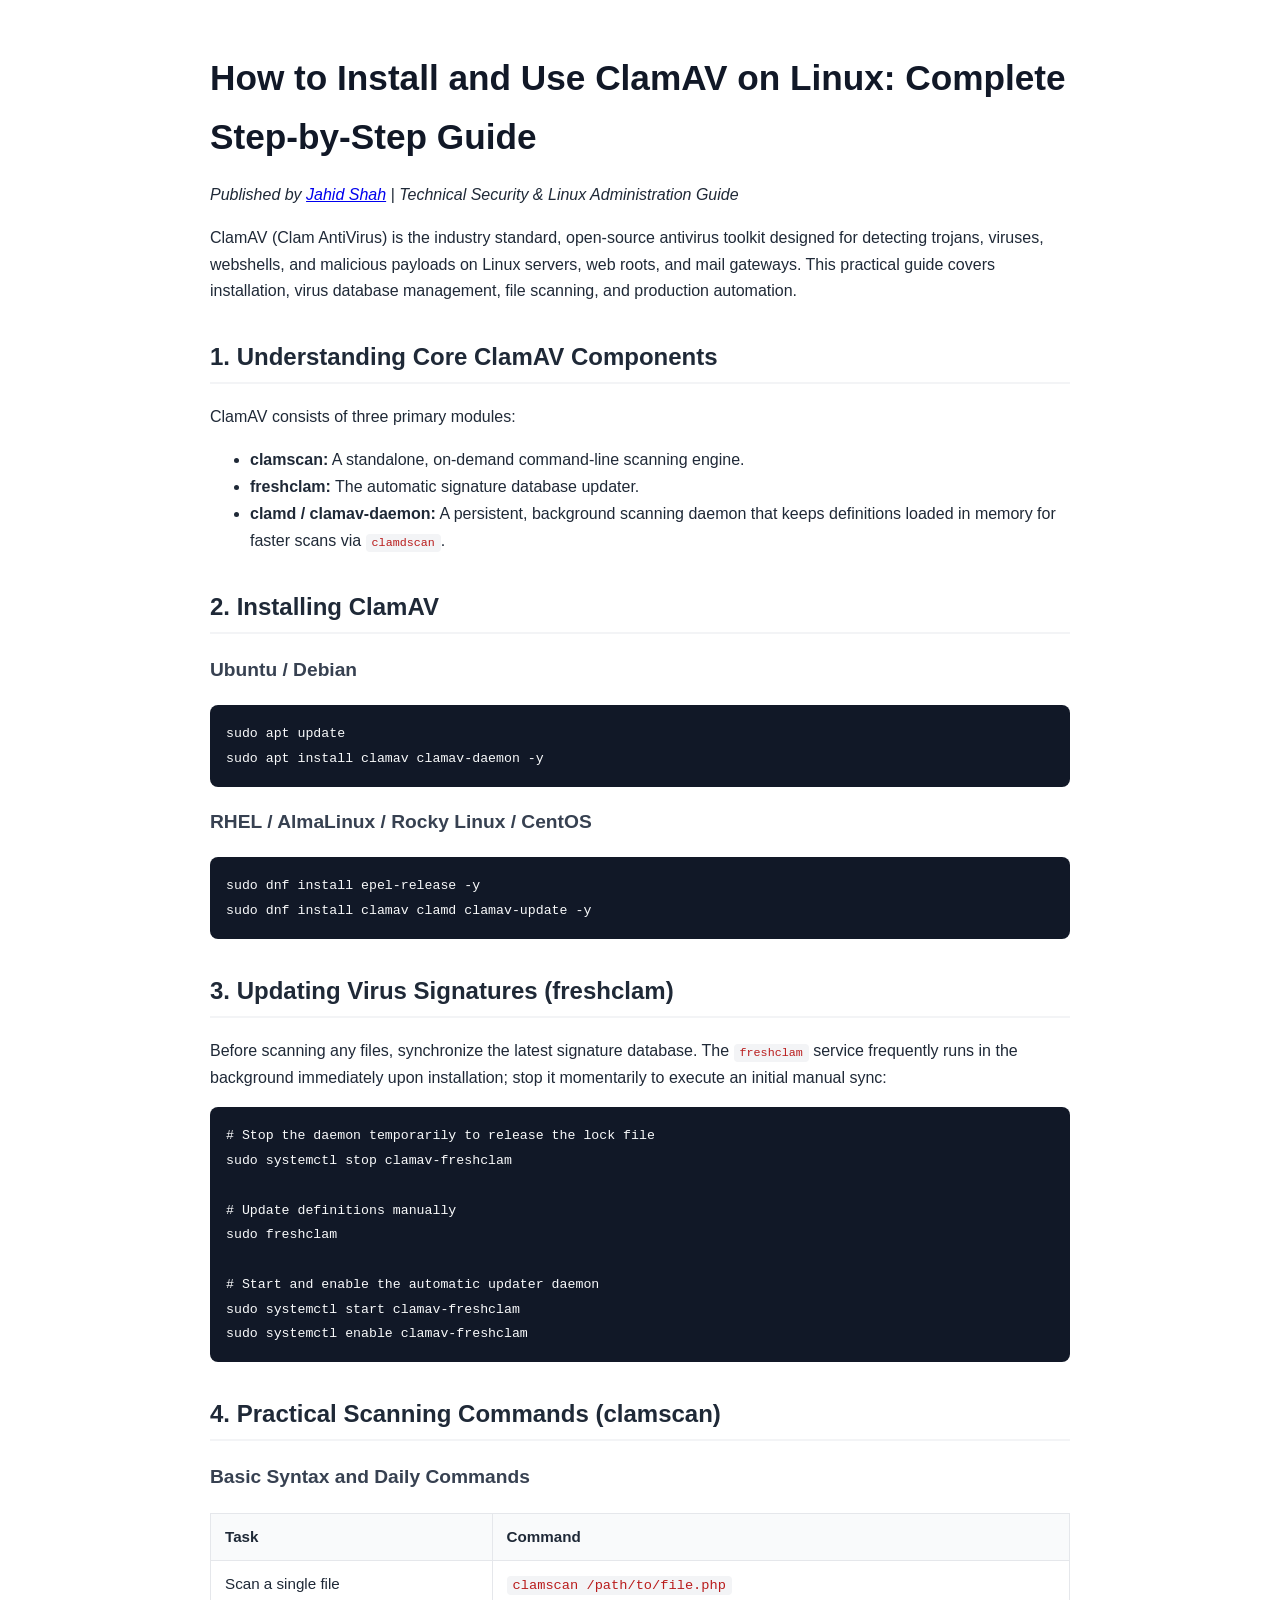
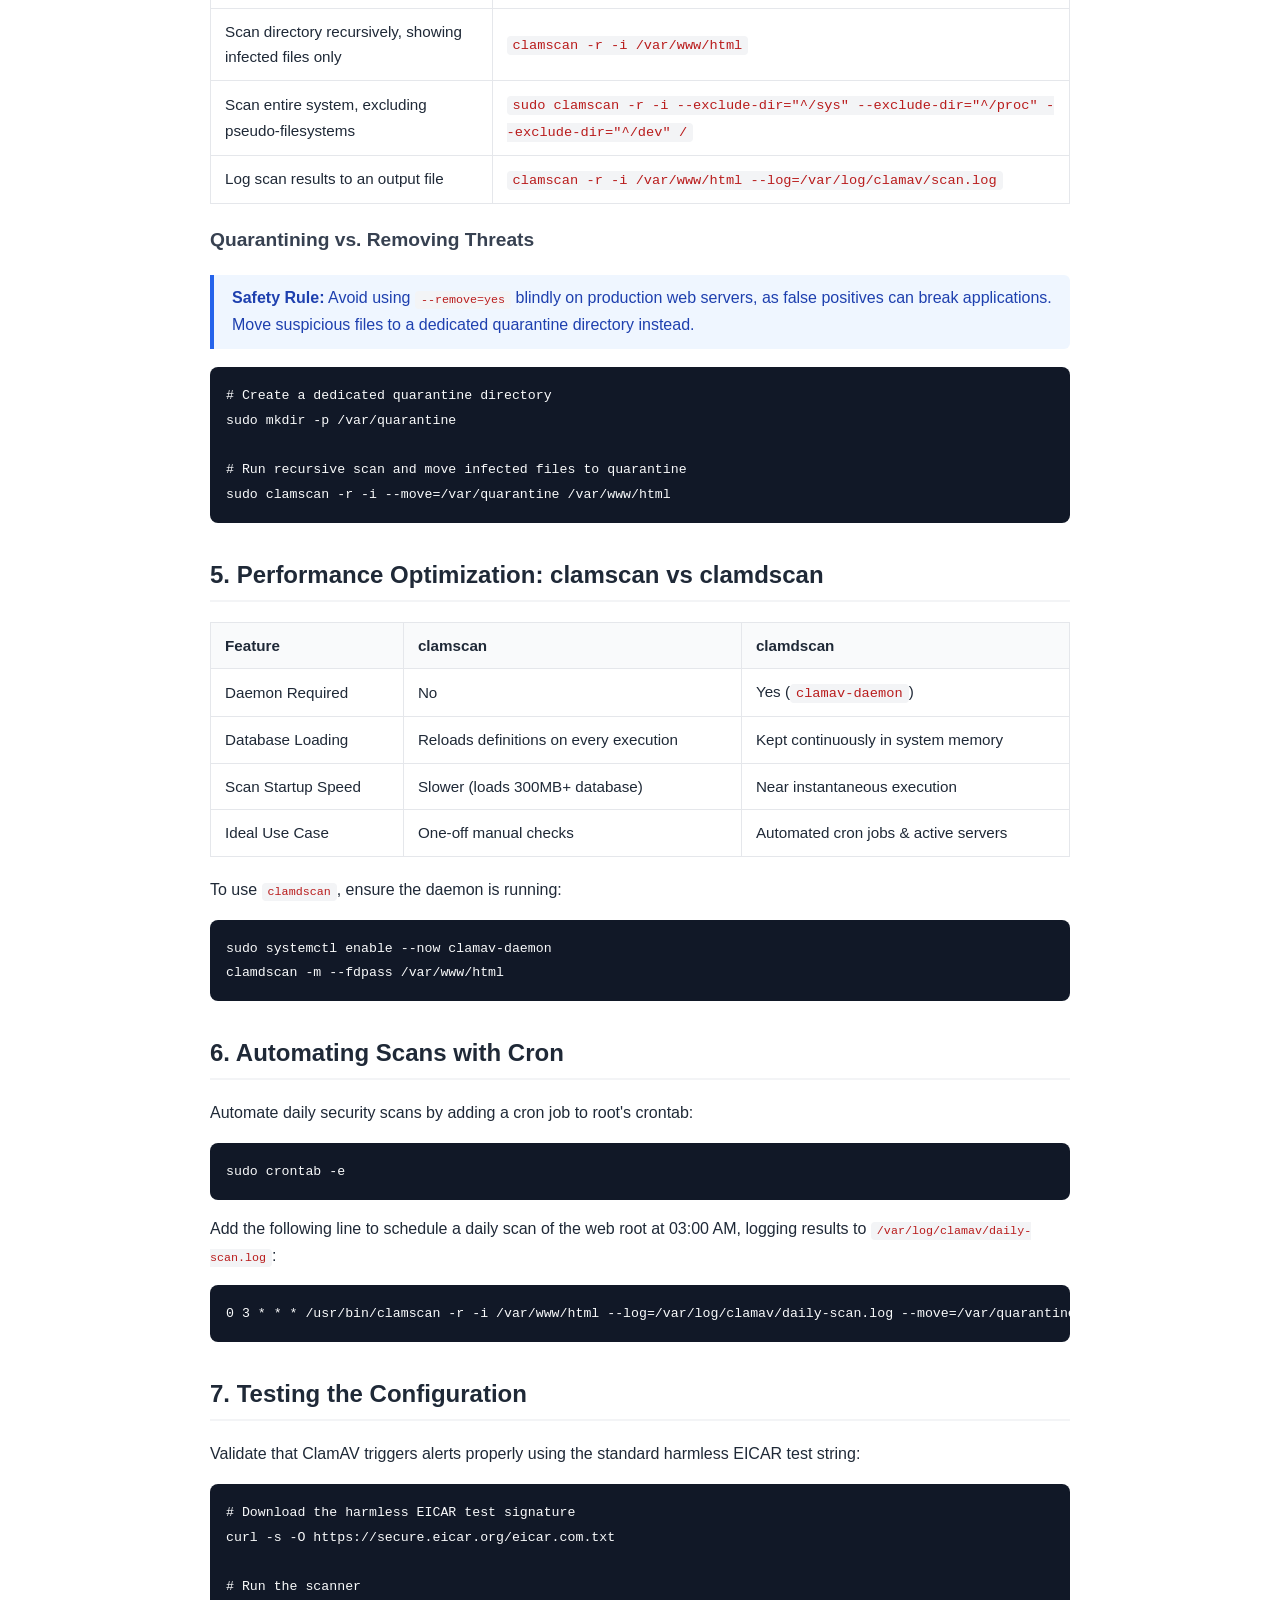
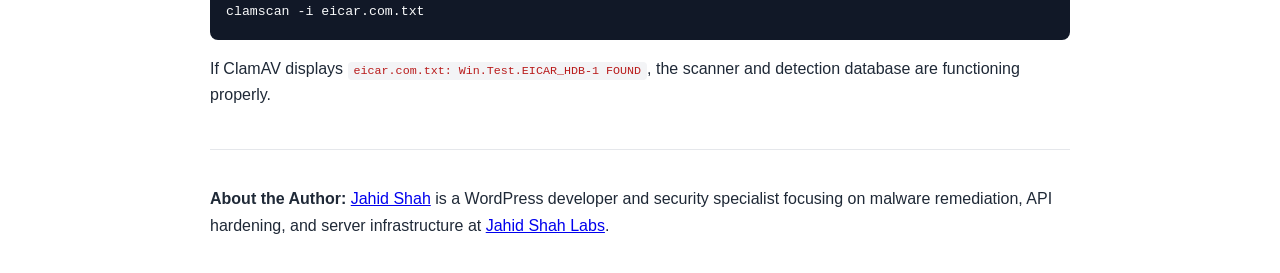
==== clamav-installation-usage-guide.html @ ba2bb87b "Add ClamAV installation and usage guide This HTML document provides a comprehensive guide on install" ====
<!DOCTYPE html>
<html lang="en">
<head>
  <meta charset="UTF-8">
  <meta name="viewport" content="width=device-width, initial-scale=1.0">
  <meta name="google-site-verification" content="UTxFHuoUYF8hWnwcz9oTUnR67fvD3Xpyu_o_zoDhXNQ" />
  <title>How to Install and Use ClamAV on Linux: Complete Step-by-Step Guide</title>
  <meta name="description" content="Master ClamAV on Linux. Learn how to install, update signatures, scan directories, isolate threats, and automate server security with cron jobs.">
  <meta name="keywords" content="ClamAV, Linux malware scanner, install ClamAV, freshclam, clamscan, server security, clamdscan, Linux antivirus">
  <meta name="author" content="Jahid Shah">
  <link rel="canonical" href="https://labs.jahidshah.com/Best-Kali-Linux-tools/clamav-installation-usage-guide.html/">

  <meta property="og:title" content="How to Install and Use ClamAV on Linux: Complete Step-by-Step Guide">
  <meta property="og:description" content="Step-by-step tutorial on installing, configuring, and automating ClamAV antivirus on Ubuntu, Debian, and Linux servers.">
  <meta property="og:type" content="article">
  <meta property="og:url" content="https://labs.jahidshah.com/Best-Kali-Linux-tools/clamav-installation-usage-guide.html/">
  <meta property="og:site_name" content="Jahid Shah Labs">

  <meta name="twitter:card" content="summary_large_image">
  <meta name="twitter:title" content="How to Install and Use ClamAV on Linux: Complete Step-by-Step Guide">
  <meta name="twitter:description" content="Master ClamAV antivirus on Linux: installation, daily signature updates, recursive directory scans, and automated cron setups.">
  <meta name="twitter:site" content="@JahidShahwp">
  <meta name="twitter:creator" content="@JahidShahwp">

  <script type="application/ld+json">
  {
    "@context": "https://schema.org",
    "@graph": [
      {
        "@type": "WebSite",
        "@id": "https://labs.jahidshah.com/#website",
        "url": "https://labs.jahidshah.com/",
        "name": "Jahid Shah Labs",
        "description": "Interactive demos, WordPress themes, plugins, and open-source security utilities created by Jahid Shah.",
        "publisher": {
          "@id": "https://jahidshah.com/#person"
        }
      },
      {
        "@type": "Person",
        "@id": "https://jahidshah.com/#person",
        "name": "Jahid Shah",
        "url": "https://jahidshah.com/",
        "image": "https://labs.jahidshah.com/Images/Md_Jahid_Shah.png",
        "jobTitle": "WordPress Developer & Security Specialist",
        "worksFor": {
          "@type": "Organization",
          "name": "Jahid Shah",
          "url": "https://jahidshah.com/"
        },
        "sameAs": [
          "https://profiles.wordpress.org/jahidshah/",
          "https://github.com/MdJahidShah",
          "https://www.linkedin.com/in/jahidshah/",
          "https://x.com/JahidShahwp",
          "https://www.facebook.com/jahidwpsec/",
          "https://www.instagram.com/jahidshahwp/",
          "https://www.youtube.com/@JahidShahWP",
          "https://www.pinterest.com/jahidshahwp/",
          "https://businessbridgehub.com/"
        ]
      },
      {
        "@type": "TechArticle",
        "@id": "https://labs.jahidshah.com/Best-Kali-Linux-tools/clamav-installation-usage-guide.html/#article",
        "isPartOf": {
          "@id": "https://labs.jahidshah.com/#website"
        },
        "headline": "How to Install and Use ClamAV on Linux: Complete Step-by-Step Guide",
        "description": "A comprehensive guide covering installation, configuration, signature updates, directory scans, quarantine handling, and automation with ClamAV on Linux.",
        "author": {
          "@id": "https://jahidshah.com/#person"
        },
        "publisher": {
          "@id": "https://jahidshah.com/#person"
        },
        "mainEntityOfPage": "https://labs.jahidshah.com/Best-Kali-Linux-tools/clamav-installation-usage-guide.html/",
        "articleSection": "Web Security & Linux Administration",
        "inLanguage": "en-US"
      }
    ]
  }
  </script>
  <style>
    body { font-family: -apple-system, BlinkMacSystemFont, "Segoe UI", Roboto, Oxygen, Ubuntu, Cantarell, sans-serif; line-height: 1.68; color: #1f2937; max-width: 860px; margin: 0 auto; padding: 24px; }
    h1 { font-size: 2.2rem; color: #111827; margin-bottom: 0.5rem; }
    h2 { font-size: 1.5rem; color: #1f2937; margin-top: 2rem; border-bottom: 2px solid #f3f4f6; padding-bottom: 0.3rem; }
    h3 { font-size: 1.2rem; color: #374151; margin-top: 1.2rem; }
    code { background: #f3f4f6; color: #b91c1c; padding: 2px 6px; border-radius: 4px; font-size: 0.9em; }
    pre { background: #111827; color: #f9fafb; padding: 16px; border-radius: 8px; overflow-x: auto; font-size: 0.92rem; }
    pre code { background: none; color: inherit; padding: 0; }
    table { width: 100%; border-collapse: collapse; margin: 20px 0; font-size: 0.95rem; }
    th, td { border: 1px solid #e5e7eb; padding: 10px 14px; text-align: left; }
    th { background: #f9fafb; font-weight: 600; }
    blockquote { border-left: 4px solid #2563eb; margin: 18px 0; padding: 10px 18px; background: #eff6ff; color: #1e40af; border-radius: 0 6px 6px 0; }
    .author-box { border-top: 1px solid #e5e7eb; padding-top: 20px; margin-top: 40px; }
  </style>
</head>
<body>

  <header>
    <h1>How to Install and Use ClamAV on Linux: Complete Step-by-Step Guide</h1>
    <p><em>Published by <a href="https://jahidshah.com/">Jahid Shah</a> | Technical Security &amp; Linux Administration Guide</em></p>
  </header>

  <main>
    <p>ClamAV (Clam AntiVirus) is the industry standard, open-source antivirus toolkit designed for detecting trojans, viruses, webshells, and malicious payloads on Linux servers, web roots, and mail gateways. This practical guide covers installation, virus database management, file scanning, and production automation.</p>

    <h2>1. Understanding Core ClamAV Components</h2>
    <p>ClamAV consists of three primary modules:</p>
    <ul>
      <li><strong>clamscan:</strong> A standalone, on-demand command-line scanning engine.</li>
      <li><strong>freshclam:</strong> The automatic signature database updater.</li>
      <li><strong>clamd / clamav-daemon:</strong> A persistent, background scanning daemon that keeps definitions loaded in memory for faster scans via <code>clamdscan</code>.</li>
    </ul>

    <h2>2. Installing ClamAV</h2>
    
    <h3>Ubuntu / Debian</h3>
    <pre><code>sudo apt update
sudo apt install clamav clamav-daemon -y</code></pre>

    <h3>RHEL / AlmaLinux / Rocky Linux / CentOS</h3>
    <pre><code>sudo dnf install epel-release -y
sudo dnf install clamav clamd clamav-update -y</code></pre>

    <h2>3. Updating Virus Signatures (freshclam)</h2>
    <p>Before scanning any files, synchronize the latest signature database. The <code>freshclam</code> service frequently runs in the background immediately upon installation; stop it momentarily to execute an initial manual sync:</p>
    <pre><code># Stop the daemon temporarily to release the lock file
sudo systemctl stop clamav-freshclam

# Update definitions manually
sudo freshclam

# Start and enable the automatic updater daemon
sudo systemctl start clamav-freshclam
sudo systemctl enable clamav-freshclam</code></pre>

    <h2>4. Practical Scanning Commands (clamscan)</h2>

    <h3>Basic Syntax and Daily Commands</h3>
    <table>
      <thead>
        <tr>
          <th>Task</th>
          <th>Command</th>
        </tr>
      </thead>
      <tbody>
        <tr>
          <td>Scan a single file</td>
          <td><code>clamscan /path/to/file.php</code></td>
        </tr>
        <tr>
          <td>Scan directory recursively, showing infected files only</td>
          <td><code>clamscan -r -i /var/www/html</code></td>
        </tr>
        <tr>
          <td>Scan entire system, excluding pseudo-filesystems</td>
          <td><code>sudo clamscan -r -i --exclude-dir="^/sys" --exclude-dir="^/proc" --exclude-dir="^/dev" /</code></td>
        </tr>
        <tr>
          <td>Log scan results to an output file</td>
          <td><code>clamscan -r -i /var/www/html --log=/var/log/clamav/scan.log</code></td>
        </tr>
      </tbody>
    </table>

    <h3>Quarantining vs. Removing Threats</h3>
    <blockquote>
      <strong>Safety Rule:</strong> Avoid using <code>--remove=yes</code> blindly on production web servers, as false positives can break applications. Move suspicious files to a dedicated quarantine directory instead.
    </blockquote>
    <pre><code># Create a dedicated quarantine directory
sudo mkdir -p /var/quarantine

# Run recursive scan and move infected files to quarantine
sudo clamscan -r -i --move=/var/quarantine /var/www/html</code></pre>

    <h2>5. Performance Optimization: clamscan vs clamdscan</h2>
    <table>
      <thead>
        <tr>
          <th>Feature</th>
          <th>clamscan</th>
          <th>clamdscan</th>
        </tr>
      </thead>
      <tbody>
        <tr>
          <td>Daemon Required</td>
          <td>No</td>
          <td>Yes (<code>clamav-daemon</code>)</td>
        </tr>
        <tr>
          <td>Database Loading</td>
          <td>Reloads definitions on every execution</td>
          <td>Kept continuously in system memory</td>
        </tr>
        <tr>
          <td>Scan Startup Speed</td>
          <td>Slower (loads 300MB+ database)</td>
          <td>Near instantaneous execution</td>
        </tr>
        <tr>
          <td>Ideal Use Case</td>
          <td>One-off manual checks</td>
          <td>Automated cron jobs &amp; active servers</td>
        </tr>
      </tbody>
    </table>

    <p>To use <code>clamdscan</code>, ensure the daemon is running:</p>
    <pre><code>sudo systemctl enable --now clamav-daemon
clamdscan -m --fdpass /var/www/html</code></pre>

    <h2>6. Automating Scans with Cron</h2>
    <p>Automate daily security scans by adding a cron job to root's crontab:</p>
    <pre><code>sudo crontab -e</code></pre>
    <p>Add the following line to schedule a daily scan of the web root at 03:00 AM, logging results to <code>/var/log/clamav/daily-scan.log</code>:</p>
    <pre><code>0 3 * * * /usr/bin/clamscan -r -i /var/www/html --log=/var/log/clamav/daily-scan.log --move=/var/quarantine</code></pre>

    <h2>7. Testing the Configuration</h2>
    <p>Validate that ClamAV triggers alerts properly using the standard harmless EICAR test string:</p>
    <pre><code># Download the harmless EICAR test signature
curl -s -O https://secure.eicar.org/eicar.com.txt

# Run the scanner
clamscan -i eicar.com.txt</code></pre>
    <p>If ClamAV displays <code>eicar.com.txt: Win.Test.EICAR_HDB-1 FOUND</code>, the scanner and detection database are functioning properly.</p>
  </main>

  <footer class="author-box">
    <p><strong>About the Author:</strong> <a href="https://jahidshah.com/">Jahid Shah</a> is a WordPress developer and security specialist focusing on malware remediation, API hardening, and server infrastructure at <a href="https://labs.jahidshah.com/">Jahid Shah Labs</a>.</p>
  </footer>

</body>
</html>
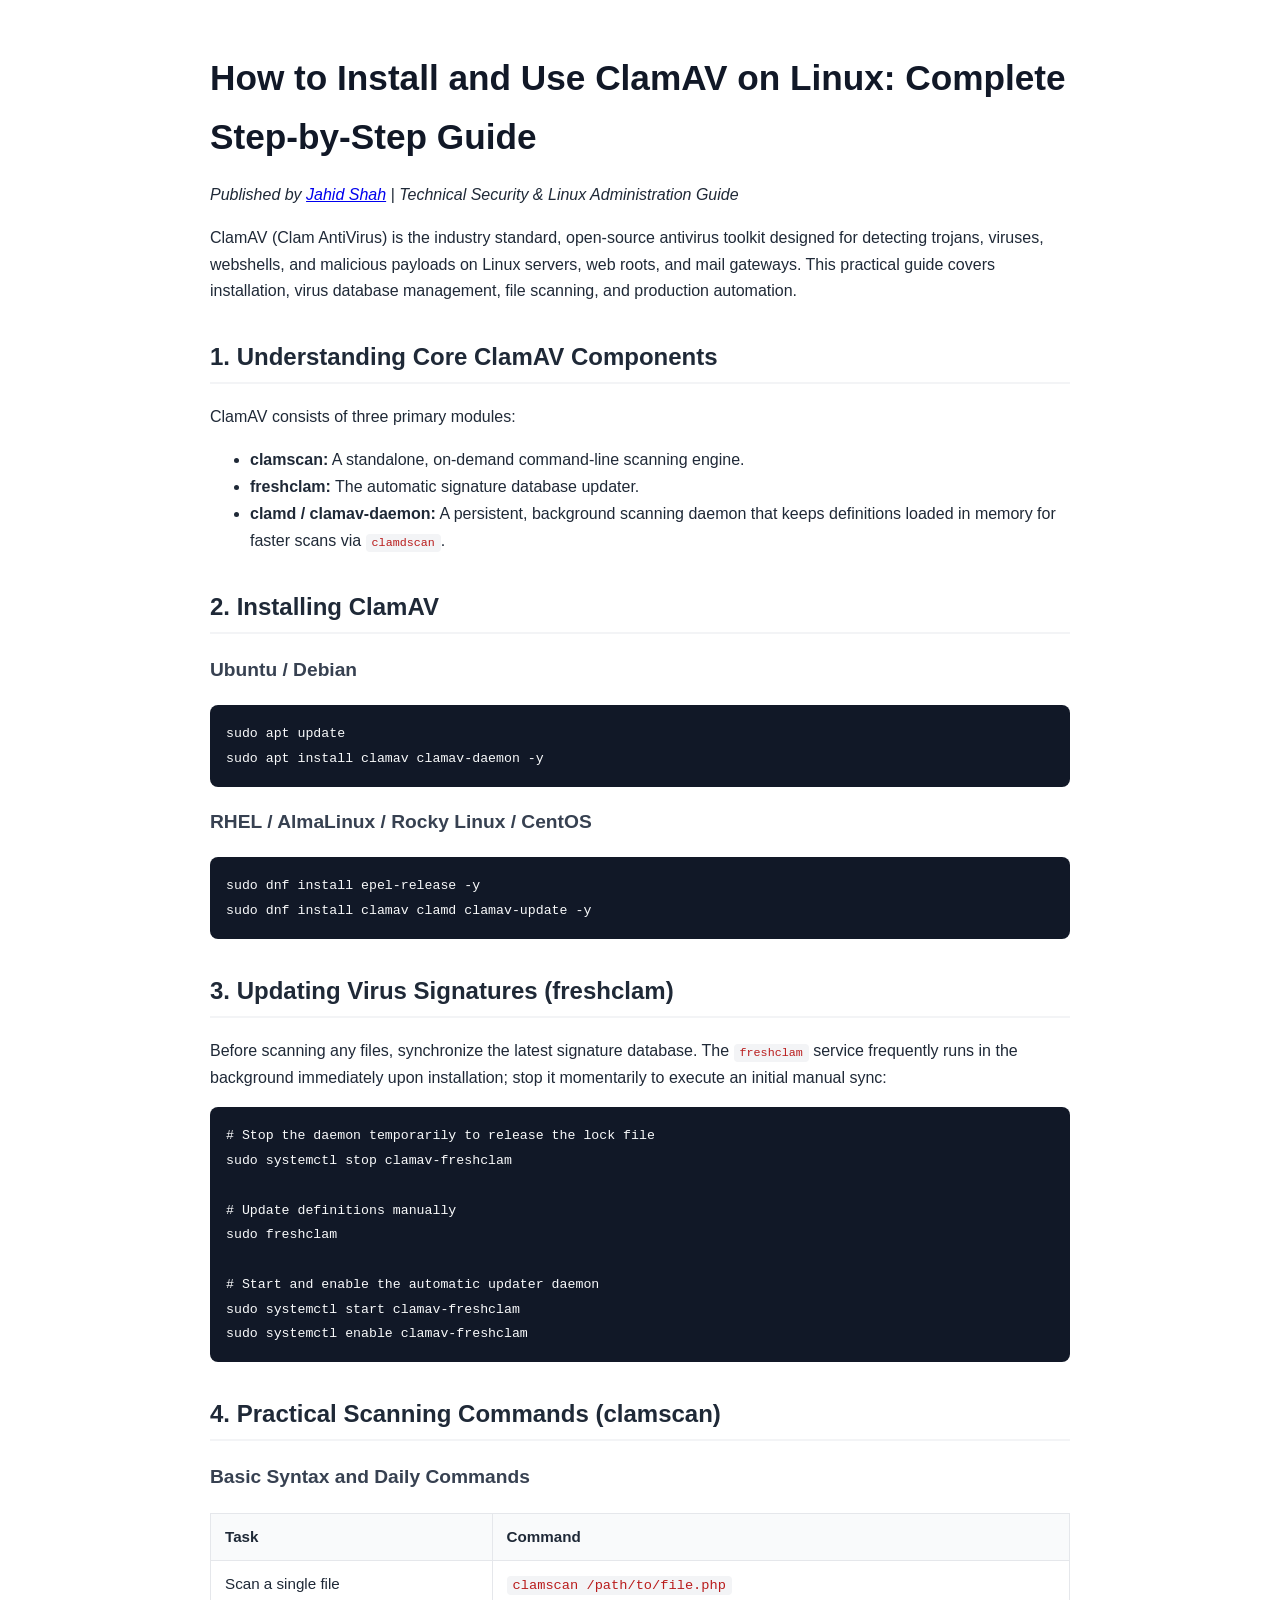
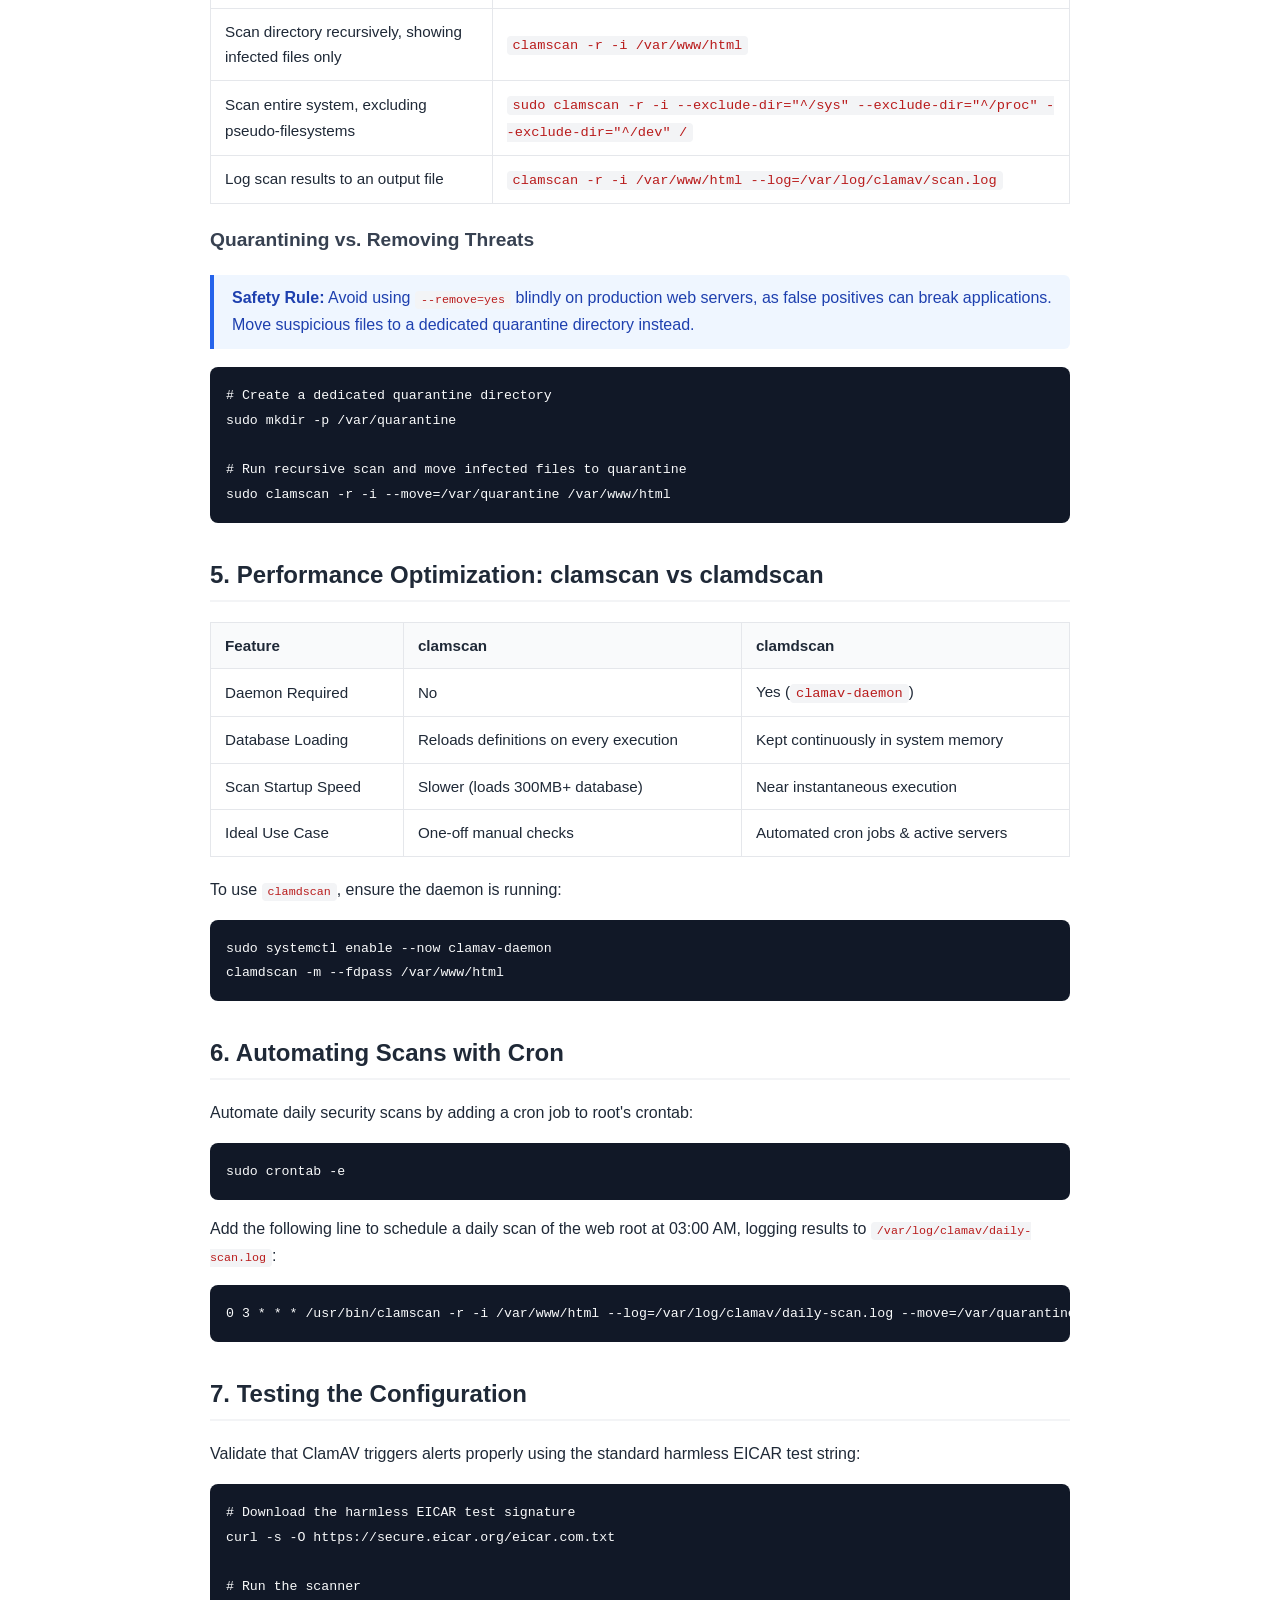
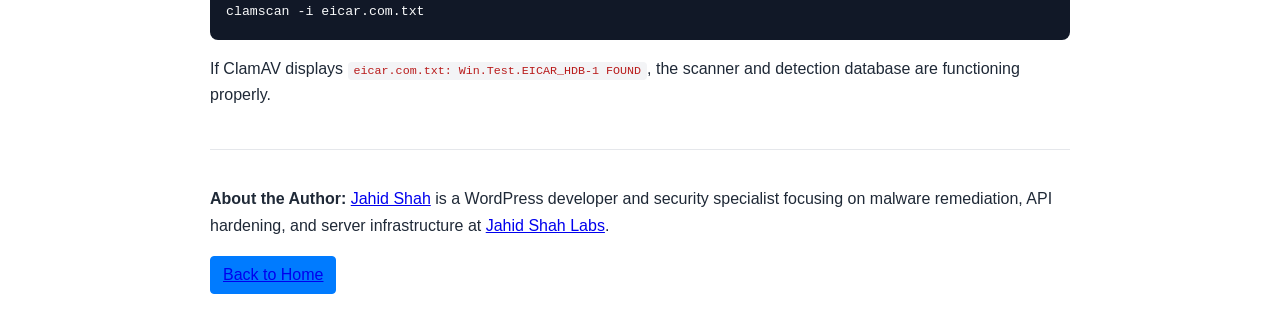
==== commit 528e6085: "Enhance styling and add navigation button Added button styles and a 'Back to Home' button in the foo" ====
--- a/clamav-installation-usage-guide.html
+++ b/clamav-installation-usage-guide.html
@@ -94,6 +94,49 @@
     th { background: #f9fafb; font-weight: 600; }
     blockquote { border-left: 4px solid #2563eb; margin: 18px 0; padding: 10px 18px; background: #eff6ff; color: #1e40af; border-radius: 0 6px 6px 0; }
     .author-box { border-top: 1px solid #e5e7eb; padding-top: 20px; margin-top: 40px; }
+    /* Base structural rules for all buttons */
+    .btn {
+      display: inline-block;
+      font-weight: 400;
+      text-align: center;
+      vertical-align: middle;
+      cursor: pointer;
+      user-select: none;
+      background-color: transparent;
+      border: 1px solid transparent;
+      padding: 0.375rem 0.75rem;
+      font-size: 1rem;
+      line-height: 1.5;
+      border-radius: 0.25rem;
+      text-decoration: none;
+      transition: color 0.15s ease-in-out, background-color 0.15s ease-in-out, border-color 0.15s ease-in-out, box-shadow 0.15s ease-in-out;
+    }
+    
+    /* Hover state defaults for structural safety */
+    .btn:hover {
+      text-decoration: none;
+    }
+    
+    /* Color theme modifications for the primary button */
+    .btn-primary {
+      color: #fff;
+      background-color: #007bff;
+      border-color: #007bff;
+    }
+    
+    /* Hover and active color transitions */
+    .btn-primary:hover {
+      color: #fff;
+      background-color: #0069d9;
+      border-color: #0062cc;
+    }
+    
+    .btn-primary:focus {
+      color: #fff;
+      background-color: #0069d9;
+      border-color: #0062cc;
+      box-shadow: 0 0 0 0.2rem rgba(38, 143, 255, 0.5);
+    }
   </style>
 </head>
 <body>
@@ -231,6 +274,7 @@
 
   <footer class="author-box">
     <p><strong>About the Author:</strong> <a href="https://jahidshah.com/">Jahid Shah</a> is a WordPress developer and security specialist focusing on malware remediation, API hardening, and server infrastructure at <a href="https://labs.jahidshah.com/">Jahid Shah Labs</a>.</p>
+    <span class="btn btn-primary"><a href="https://labs.jahidshah.com/Best-Kali-Linux-tools/">Back to Home</a></span>
   </footer>
 
 </body>
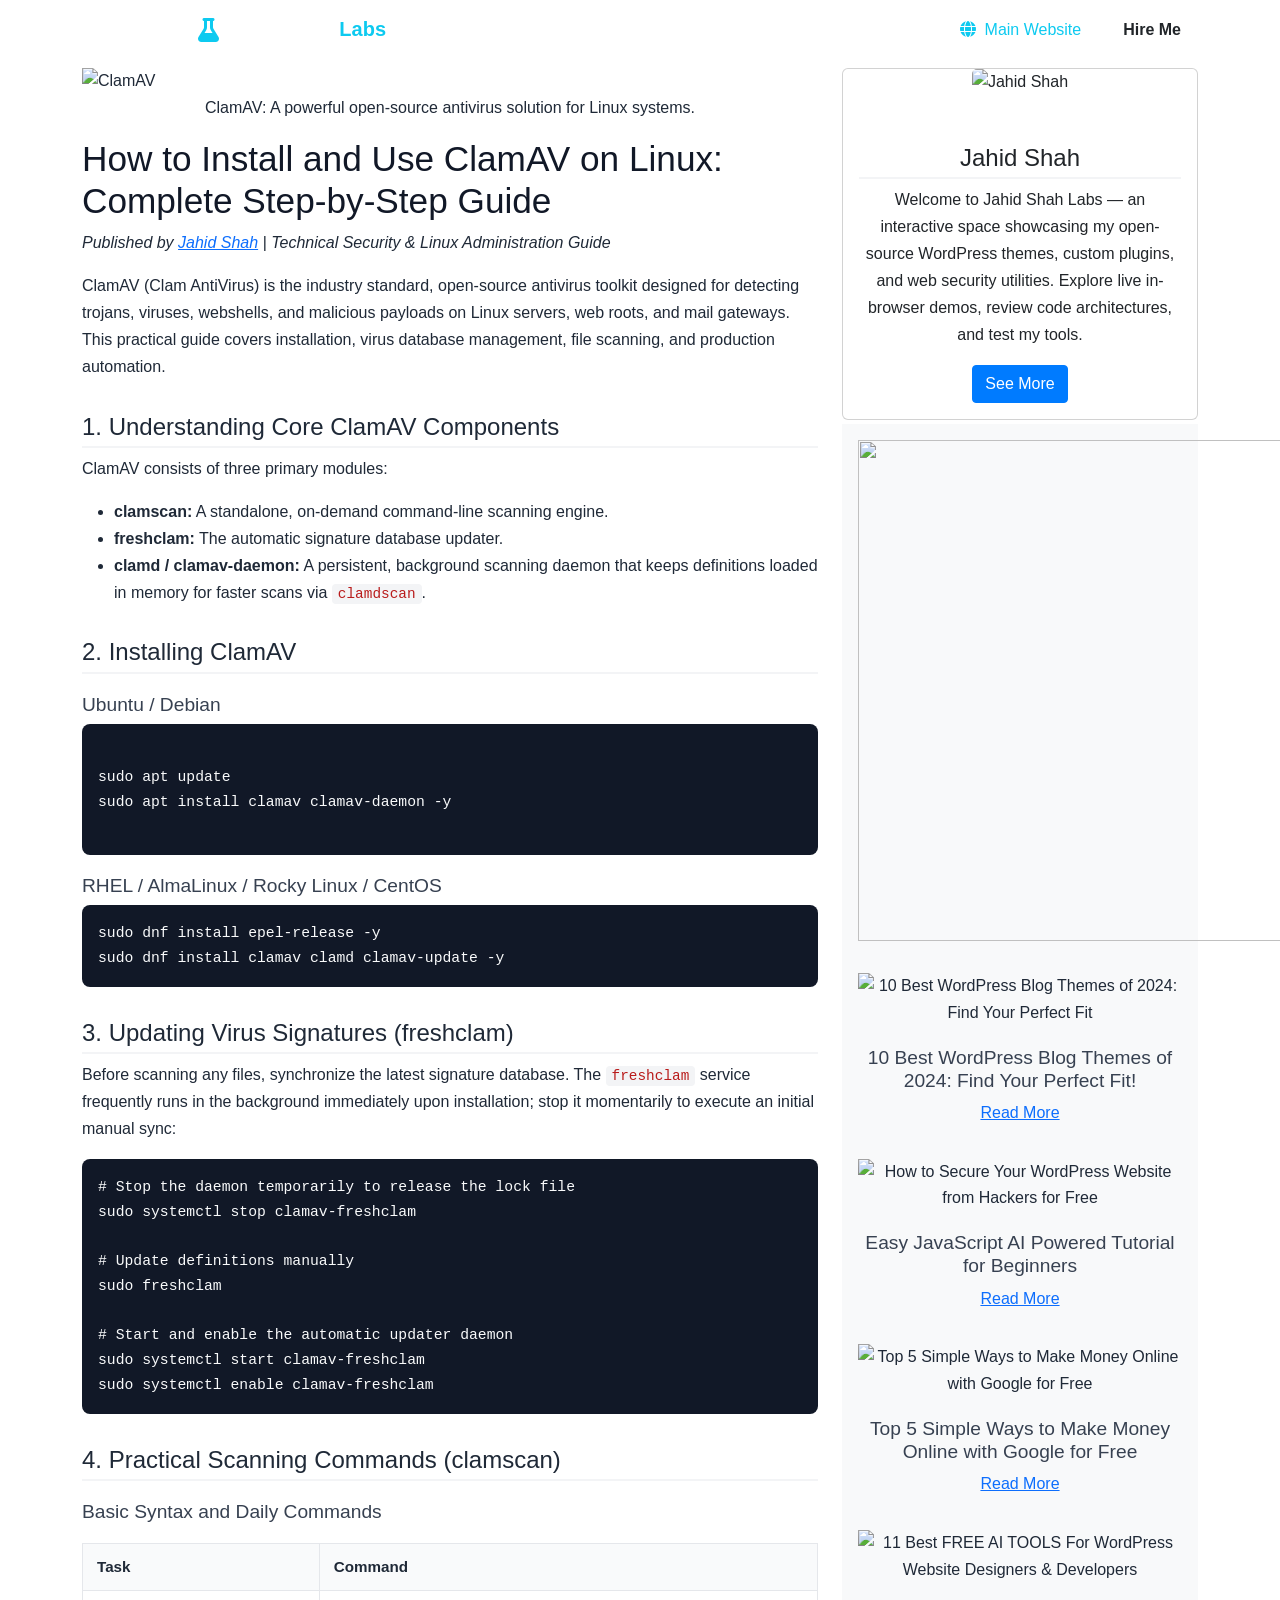
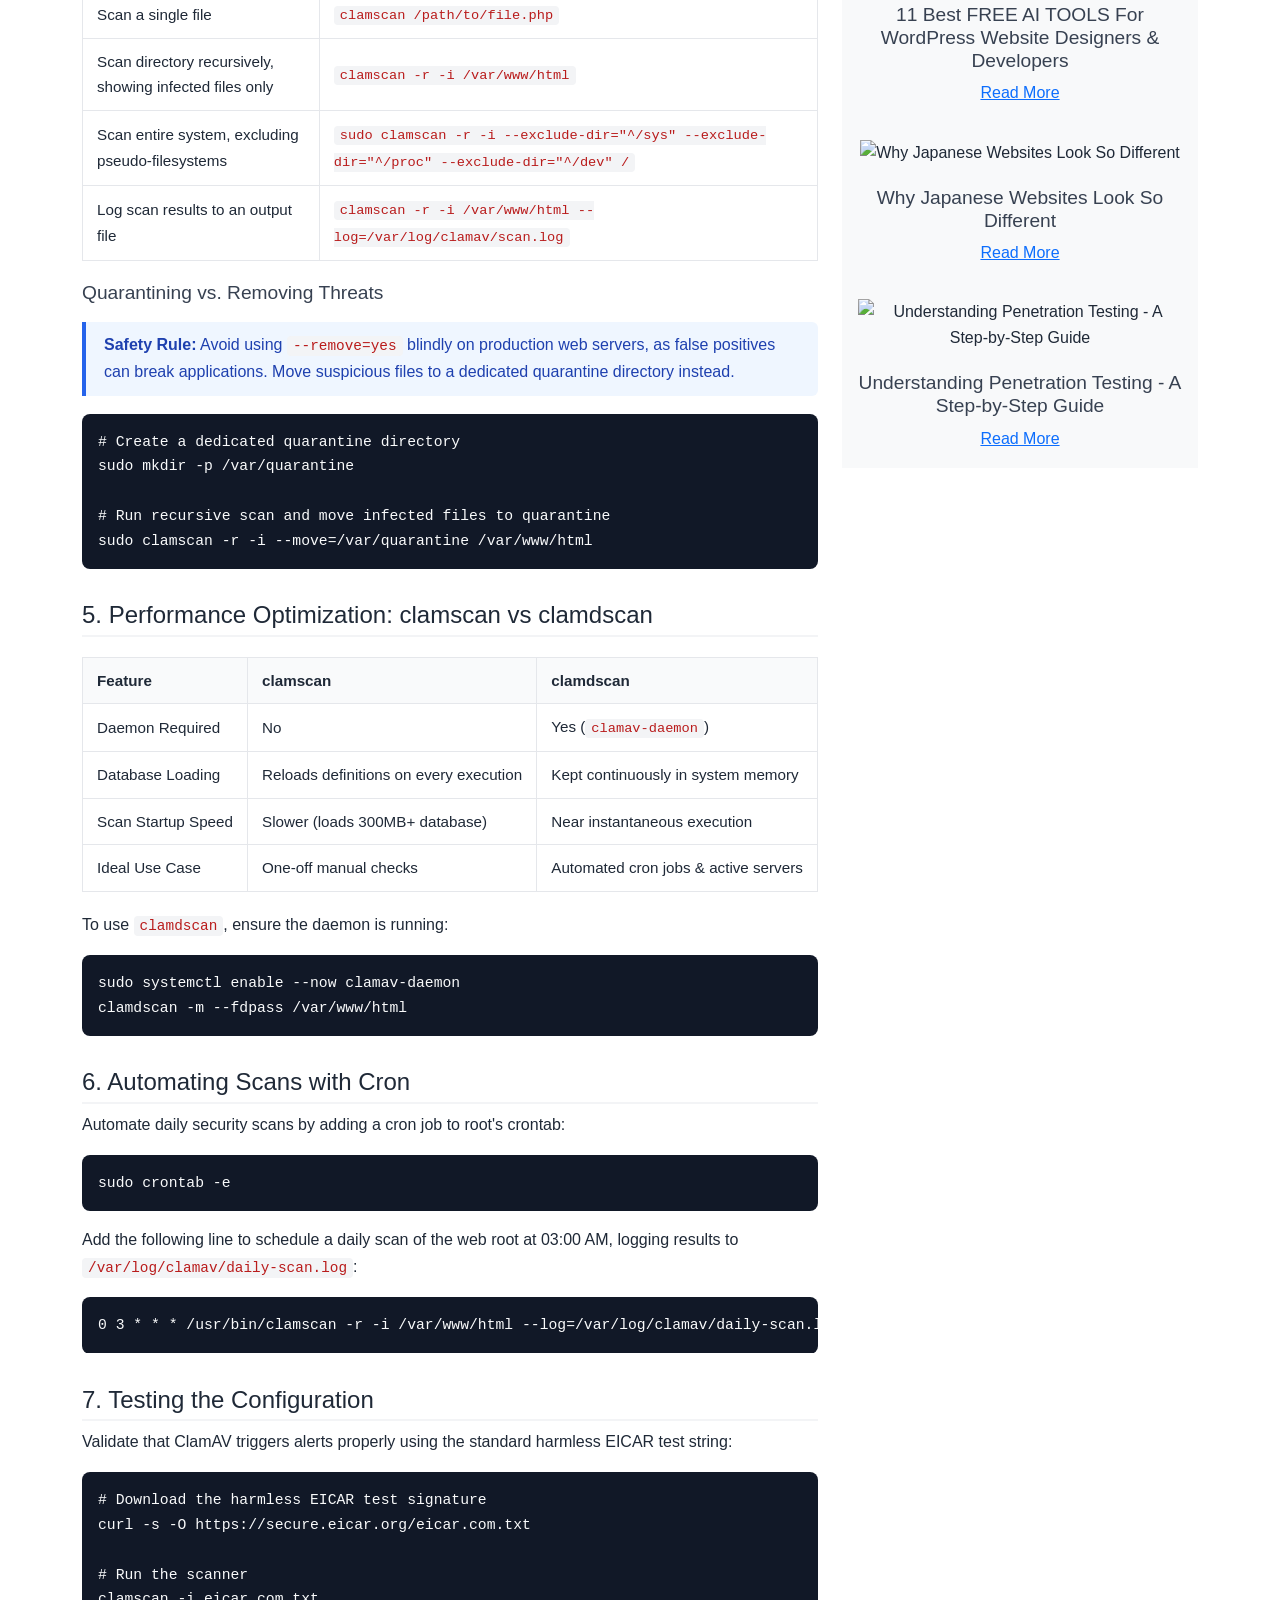
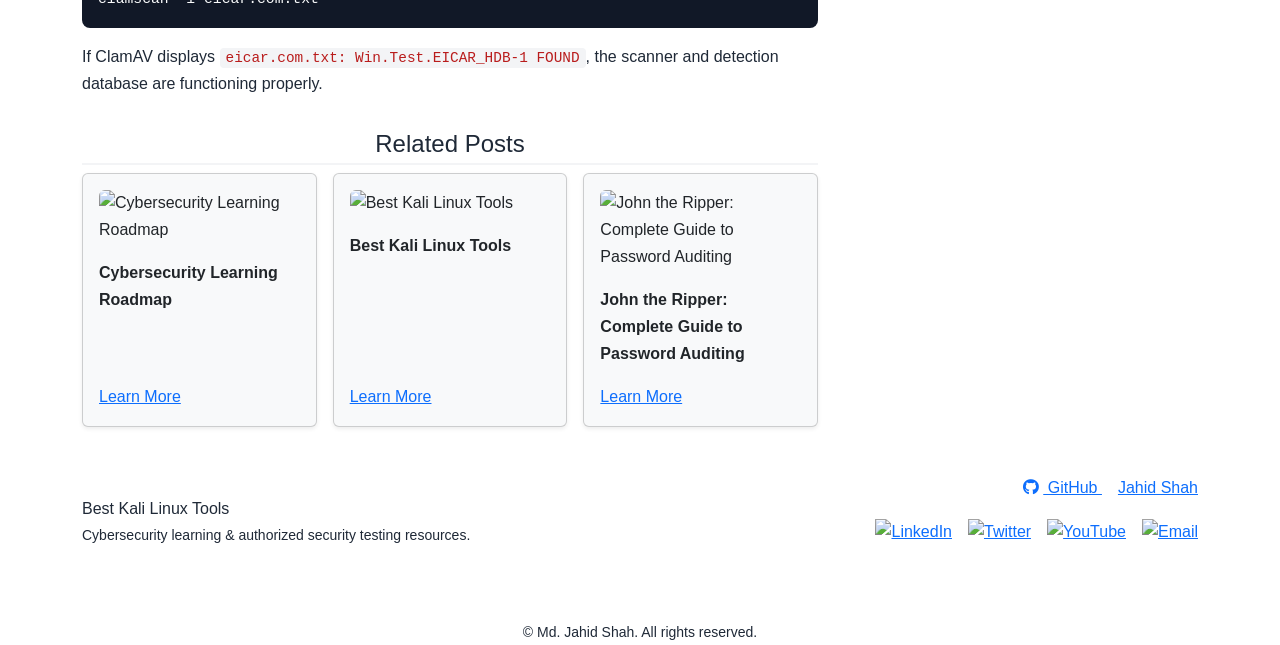
==== commit f8f53b92: "update" ====
--- a/clamav-installation-usage-guide.html
+++ b/clamav-installation-usage-guide.html
@@ -1,175 +1,197 @@
 <!DOCTYPE html>
 <html lang="en">
-<head>
-  <meta charset="UTF-8">
-  <meta name="viewport" content="width=device-width, initial-scale=1.0">
-  <meta name="google-site-verification" content="UTxFHuoUYF8hWnwcz9oTUnR67fvD3Xpyu_o_zoDhXNQ" />
-  <title>How to Install and Use ClamAV on Linux: Complete Step-by-Step Guide</title>
-  <meta name="description" content="Master ClamAV on Linux. Learn how to install, update signatures, scan directories, isolate threats, and automate server security with cron jobs.">
-  <meta name="keywords" content="ClamAV, Linux malware scanner, install ClamAV, freshclam, clamscan, server security, clamdscan, Linux antivirus">
-  <meta name="author" content="Jahid Shah">
-  <link rel="canonical" href="https://labs.jahidshah.com/Best-Kali-Linux-tools/clamav-installation-usage-guide.html/">
-
-  <meta property="og:title" content="How to Install and Use ClamAV on Linux: Complete Step-by-Step Guide">
-  <meta property="og:description" content="Step-by-step tutorial on installing, configuring, and automating ClamAV antivirus on Ubuntu, Debian, and Linux servers.">
-  <meta property="og:type" content="article">
-  <meta property="og:url" content="https://labs.jahidshah.com/Best-Kali-Linux-tools/clamav-installation-usage-guide.html/">
-  <meta property="og:site_name" content="Jahid Shah Labs">
-
-  <meta name="twitter:card" content="summary_large_image">
-  <meta name="twitter:title" content="How to Install and Use ClamAV on Linux: Complete Step-by-Step Guide">
-  <meta name="twitter:description" content="Master ClamAV antivirus on Linux: installation, daily signature updates, recursive directory scans, and automated cron setups.">
-  <meta name="twitter:site" content="@JahidShahwp">
-  <meta name="twitter:creator" content="@JahidShahwp">
-
-  <script type="application/ld+json">
-  {
-    "@context": "https://schema.org",
-    "@graph": [
+  <head>
+    <meta charset="UTF-8">
+    <meta name="viewport" content="width=device-width, initial-scale=1.0">
+    <meta name="google-site-verification" content="UTxFHuoUYF8hWnwcz9oTUnR67fvD3Xpyu_o_zoDhXNQ" />
+    <title>How to Install and Use ClamAV on Linux: Complete Step-by-Step Guide</title>
+    <meta name="description" content="Master ClamAV on Linux. Learn how to install, update signatures, scan directories, isolate threats, and automate server security with cron jobs.">
+    <meta name="keywords" content="ClamAV, Linux malware scanner, install ClamAV, freshclam, clamscan, server security, clamdscan, Linux antivirus">
+    <meta name="author" content="Jahid Shah">
+    <link rel="canonical" href="https://labs.jahidshah.com/Best-Kali-Linux-tools/clamav-installation-usage-guide.html">
+
+    <meta property="og:title" content="How to Install and Use ClamAV on Linux: Complete Step-by-Step Guide">
+    <meta property="og:description" content="Step-by-step tutorial on installing, configuring, and automating ClamAV antivirus on Ubuntu, Debian, and Linux servers.">
+    <meta property="og:type" content="article">
+    <meta property="og:url" content="https://labs.jahidshah.com/Best-Kali-Linux-tools/clamav-installation-usage-guide.html">
+    <meta property="og:site_name" content="Jahid Shah Labs">
+
+    <meta name="twitter:card" content="summary_large_image">
+    <meta name="twitter:title" content="How to Install and Use ClamAV on Linux: Complete Step-by-Step Guide">
+    <meta name="twitter:description" content="Master ClamAV antivirus on Linux: installation, daily signature updates, recursive directory scans, and automated cron setups.">
+    <meta name="twitter:site" content="@JahidShahwp">
+    <meta name="twitter:creator" content="@JahidShahwp">
+  
+      <!-- Bootstrap -->
+      <link href="https://cdn.jsdelivr.net/npm/bootstrap@5.3.3/dist/css/bootstrap.min.css" rel="stylesheet" >
+      <!-- Font Awesome -->
+      <link href="https://cdnjs.cloudflare.com/ajax/libs/font-awesome/6.5.2/css/all.min.css" rel="stylesheet">
+      <!-- Project stylesheet -->
+      <link rel="stylesheet" href="https://labs.jahidshah.com/pro-style.css">
+
+      <script type="application/ld+json">
       {
-        "@type": "WebSite",
-        "@id": "https://labs.jahidshah.com/#website",
-        "url": "https://labs.jahidshah.com/",
-        "name": "Jahid Shah Labs",
-        "description": "Interactive demos, WordPress themes, plugins, and open-source security utilities created by Jahid Shah.",
-        "publisher": {
-          "@id": "https://jahidshah.com/#person"
-        }
-      },
-      {
-        "@type": "Person",
-        "@id": "https://jahidshah.com/#person",
-        "name": "Jahid Shah",
-        "url": "https://jahidshah.com/",
-        "image": "https://labs.jahidshah.com/Images/Md_Jahid_Shah.png",
-        "jobTitle": "WordPress Developer & Security Specialist",
-        "worksFor": {
-          "@type": "Organization",
-          "name": "Jahid Shah",
-          "url": "https://jahidshah.com/"
-        },
-        "sameAs": [
-          "https://profiles.wordpress.org/jahidshah/",
-          "https://github.com/MdJahidShah",
-          "https://www.linkedin.com/in/jahidshah/",
-          "https://x.com/JahidShahwp",
-          "https://www.facebook.com/jahidwpsec/",
-          "https://www.instagram.com/jahidshahwp/",
-          "https://www.youtube.com/@JahidShahWP",
-          "https://www.pinterest.com/jahidshahwp/",
-          "https://businessbridgehub.com/"
+        "@context": "https://schema.org",
+        "@graph": [
+          {
+            "@type": "WebSite",
+            "@id": "https://labs.jahidshah.com/#website",
+            "url": "https://labs.jahidshah.com/",
+            "name": "Jahid Shah Labs",
+            "description": "Interactive demos, WordPress themes, plugins, and open-source security utilities created by Jahid Shah.",
+            "publisher": {
+              "@id": "https://jahidshah.com/#person"
+            }
+          },
+          {
+            "@type": "Person",
+            "@id": "https://jahidshah.com/#person",
+            "name": "Jahid Shah",
+            "url": "https://jahidshah.com/",
+            "image": "https://labs.jahidshah.com/Images/Md_Jahid_Shah.png",
+            "jobTitle": "WordPress Developer & Security Specialist",
+            "worksFor": {
+              "@type": "Organization",
+              "name": "Jahid Shah",
+              "url": "https://jahidshah.com/"
+            },
+            "sameAs": [
+              "https://profiles.wordpress.org/jahidshah/",
+              "https://github.com/MdJahidShah",
+              "https://www.linkedin.com/in/jahidshah/",
+              "https://x.com/JahidShahwp",
+              "https://www.facebook.com/jahidwpsec/",
+              "https://www.instagram.com/jahidshahwp/",
+              "https://www.youtube.com/@JahidShahWP",
+              "https://www.pinterest.com/jahidshahwp/",
+              "https://businessbridgehub.com/"
+            ]
+          },
+          {
+            "@type": "TechArticle",
+            "@id": "https://labs.jahidshah.com/Best-Kali-Linux-tools/clamav-installation-usage-guide.html/#article",
+            "isPartOf": {
+              "@id": "https://labs.jahidshah.com/#website"
+            },
+            "headline": "How to Install and Use ClamAV on Linux: Complete Step-by-Step Guide",
+            "description": "A comprehensive guide covering installation, configuration, signature updates, directory scans, quarantine handling, and automation with ClamAV on Linux.",
+            "author": {
+              "@id": "https://jahidshah.com/#person"
+            },
+            "publisher": {
+              "@id": "https://jahidshah.com/#person"
+            },
+            "mainEntityOfPage": "https://labs.jahidshah.com/Best-Kali-Linux-tools/clamav-installation-usage-guide.html",
+            "articleSection": "Web Security & Linux Administration",
+            "inLanguage": "en-US"
+          }
         ]
-      },
-      {
-        "@type": "TechArticle",
-        "@id": "https://labs.jahidshah.com/Best-Kali-Linux-tools/clamav-installation-usage-guide.html/#article",
-        "isPartOf": {
-          "@id": "https://labs.jahidshah.com/#website"
-        },
-        "headline": "How to Install and Use ClamAV on Linux: Complete Step-by-Step Guide",
-        "description": "A comprehensive guide covering installation, configuration, signature updates, directory scans, quarantine handling, and automation with ClamAV on Linux.",
-        "author": {
-          "@id": "https://jahidshah.com/#person"
-        },
-        "publisher": {
-          "@id": "https://jahidshah.com/#person"
-        },
-        "mainEntityOfPage": "https://labs.jahidshah.com/Best-Kali-Linux-tools/clamav-installation-usage-guide.html/",
-        "articleSection": "Web Security & Linux Administration",
-        "inLanguage": "en-US"
       }
-    ]
-  }
-  </script>
-  <style>
-    body { font-family: -apple-system, BlinkMacSystemFont, "Segoe UI", Roboto, Oxygen, Ubuntu, Cantarell, sans-serif; line-height: 1.68; color: #1f2937; max-width: 860px; margin: 0 auto; padding: 24px; }
-    h1 { font-size: 2.2rem; color: #111827; margin-bottom: 0.5rem; }
-    h2 { font-size: 1.5rem; color: #1f2937; margin-top: 2rem; border-bottom: 2px solid #f3f4f6; padding-bottom: 0.3rem; }
-    h3 { font-size: 1.2rem; color: #374151; margin-top: 1.2rem; }
-    code { background: #f3f4f6; color: #b91c1c; padding: 2px 6px; border-radius: 4px; font-size: 0.9em; }
-    pre { background: #111827; color: #f9fafb; padding: 16px; border-radius: 8px; overflow-x: auto; font-size: 0.92rem; }
-    pre code { background: none; color: inherit; padding: 0; }
-    table { width: 100%; border-collapse: collapse; margin: 20px 0; font-size: 0.95rem; }
-    th, td { border: 1px solid #e5e7eb; padding: 10px 14px; text-align: left; }
-    th { background: #f9fafb; font-weight: 600; }
-    blockquote { border-left: 4px solid #2563eb; margin: 18px 0; padding: 10px 18px; background: #eff6ff; color: #1e40af; border-radius: 0 6px 6px 0; }
-    .author-box { border-top: 1px solid #e5e7eb; padding-top: 20px; margin-top: 40px; }
-    /* Base structural rules for all buttons */
-    .btn {
-      display: inline-block;
-      font-weight: 400;
-      text-align: center;
-      vertical-align: middle;
-      cursor: pointer;
-      user-select: none;
-      background-color: transparent;
-      border: 1px solid transparent;
-      padding: 0.375rem 0.75rem;
-      font-size: 1rem;
-      line-height: 1.5;
-      border-radius: 0.25rem;
-      text-decoration: none;
-      transition: color 0.15s ease-in-out, background-color 0.15s ease-in-out, border-color 0.15s ease-in-out, box-shadow 0.15s ease-in-out;
-    }
-    
-    /* Hover state defaults for structural safety */
-    .btn:hover {
-      text-decoration: none;
-    }
-    
-    /* Color theme modifications for the primary button */
-    .btn-primary {
-      color: #fff;
-      background-color: #007bff;
-      border-color: #007bff;
-    }
-    
-    /* Hover and active color transitions */
-    .btn-primary:hover {
-      color: #fff;
-      background-color: #0069d9;
-      border-color: #0062cc;
-    }
-    
-    .btn-primary:focus {
-      color: #fff;
-      background-color: #0069d9;
-      border-color: #0062cc;
-      box-shadow: 0 0 0 0.2rem rgba(38, 143, 255, 0.5);
-    }
-  </style>
-</head>
-<body>
-
-  <header>
-    <h1>How to Install and Use ClamAV on Linux: Complete Step-by-Step Guide</h1>
-    <p><em>Published by <a href="https://jahidshah.com/">Jahid Shah</a> | Technical Security &amp; Linux Administration Guide</em></p>
-  </header>
-
-  <main>
-    <p>ClamAV (Clam AntiVirus) is the industry standard, open-source antivirus toolkit designed for detecting trojans, viruses, webshells, and malicious payloads on Linux servers, web roots, and mail gateways. This practical guide covers installation, virus database management, file scanning, and production automation.</p>
-
-    <h2>1. Understanding Core ClamAV Components</h2>
-    <p>ClamAV consists of three primary modules:</p>
-    <ul>
-      <li><strong>clamscan:</strong> A standalone, on-demand command-line scanning engine.</li>
-      <li><strong>freshclam:</strong> The automatic signature database updater.</li>
-      <li><strong>clamd / clamav-daemon:</strong> A persistent, background scanning daemon that keeps definitions loaded in memory for faster scans via <code>clamdscan</code>.</li>
-    </ul>
-
-    <h2>2. Installing ClamAV</h2>
-    
-    <h3>Ubuntu / Debian</h3>
-    <pre><code>sudo apt update
-sudo apt install clamav clamav-daemon -y</code></pre>
-
-    <h3>RHEL / AlmaLinux / Rocky Linux / CentOS</h3>
-    <pre><code>sudo dnf install epel-release -y
+      </script>
+      <style>
+        body { font-family: -apple-system, BlinkMacSystemFont, "Segoe UI", Roboto, Oxygen, Ubuntu, Cantarell, sans-serif; line-height: 1.68; color: #1f2937;}
+        h1 { font-size: 2.2rem; color: #111827; margin-bottom: 0.5rem; }
+        h2 { font-size: 1.5rem; color: #1f2937; margin-top: 2rem; border-bottom: 2px solid #f3f4f6; padding-bottom: 0.3rem; }
+        h3 { font-size: 1.2rem; color: #374151; margin-top: 1.2rem; }
+        code { background: #f3f4f6; color: #b91c1c; padding: 2px 6px; border-radius: 4px; font-size: 0.9em; }
+        pre { background: #111827; color: #f9fafb; padding: 16px; border-radius: 8px; overflow-x: auto; font-size: 0.92rem; }
+        pre code { background: none; color: inherit; padding: 0; }
+        table { width: 100%; border-collapse: collapse; margin: 20px 0; font-size: 0.95rem; }
+        th, td { border: 1px solid #e5e7eb; padding: 10px 14px; text-align: left; }
+        th { background: #f9fafb; font-weight: 600; }
+        blockquote { border-left: 4px solid #2563eb; margin: 18px 0; padding: 10px 18px; background: #eff6ff; color: #1e40af; border-radius: 0 6px 6px 0; }
+        .author-box { border-top: 1px solid #e5e7eb; padding-top: 20px; margin-top: 40px; }
+        /* Base structural rules for all buttons */
+        .btn {
+          display: inline-block;
+          font-weight: 400;
+          text-align: center;
+          vertical-align: middle;
+          cursor: pointer;
+          user-select: none;
+          background-color: transparent;
+          border: 1px solid transparent;
+          padding: 0.375rem 0.75rem;
+          font-size: 1rem;
+          line-height: 1.5;
+          border-radius: 0.25rem;
+          text-decoration: none;
+          transition: color 0.15s ease-in-out, background-color 0.15s ease-in-out, border-color 0.15s ease-in-out, box-shadow 0.15s ease-in-out;
+        }
+        
+        /* Hover state defaults for structural safety */
+        .btn:hover {
+          text-decoration: none;
+        }
+        
+        /* Color theme modifications for the primary button */
+        .btn-primary {
+          color: #fff;
+          background-color: #007bff;
+          border-color: #007bff;
+        }
+        
+        /* Hover and active color transitions */
+        .btn-primary:hover {
+          color: #fff;
+          background-color: #0069d9;
+          border-color: #0062cc;
+        }
+        
+        .btn-primary:focus {
+          color: #fff;
+          background-color: #0069d9;
+          border-color: #0062cc;
+          box-shadow: 0 0 0 0.2rem rgba(38, 143, 255, 0.5);
+        }
+      </style>
+    </head>
+    <body>
+	    	<!-- Navbar Section Start-->
+        <div class="labs-navbar sticky-top" id="navbar-container"></div>
+        <!-- Navbar Section End-->
+		
+		    <div class="container wrap pt-2">
+          <div class="row">
+            <article class="col-sm-8 single-post">
+              <div class="post-body">
+                <figure>
+                  <img src="https://labs.jahidshah.com/Images/clamav-installation-usage-guide.png" alt="ClamAV">
+                  <figcaption style="text-align: center;">ClamAV: A powerful open-source antivirus solution for Linux systems.</figcaption>
+                </figure>
+                    <section>
+                      <h1>How to Install and Use ClamAV on Linux: Complete Step-by-Step Guide</h1>
+                      <p><em>Published by <a href="https://jahidshah.com/">Jahid Shah</a> | Technical Security &amp; Linux Administration Guide</em></p>
+                    </section>
+
+                    <main>
+                      <p>ClamAV (Clam AntiVirus) is the industry standard, open-source antivirus toolkit designed for detecting trojans, viruses, webshells, and malicious payloads on Linux servers, web roots, and mail gateways. This practical guide covers installation, virus database management, file scanning, and production automation.</p>
+
+                      <h2>1. Understanding Core ClamAV Components</h2>
+                      <p>ClamAV consists of three primary modules:</p>
+                      <ul>
+                        <li><strong>clamscan:</strong> A standalone, on-demand command-line scanning engine.</li>
+                        <li><strong>freshclam:</strong> The automatic signature database updater.</li>
+                        <li><strong>clamd / clamav-daemon:</strong> A persistent, background scanning daemon that keeps definitions loaded in memory for faster scans via <code>clamdscan</code>.</li>
+                      </ul>
+
+                      <h2>2. Installing ClamAV</h2>
+                      
+                      <h3>Ubuntu / Debian</h3>
+<pre>
+<code>
+sudo apt update
+sudo apt install clamav clamav-daemon -y
+</code>
+</pre>
+
+                      <h3>RHEL / AlmaLinux / Rocky Linux / CentOS</h3>
+<pre><code>sudo dnf install epel-release -y
 sudo dnf install clamav clamd clamav-update -y</code></pre>
 
-    <h2>3. Updating Virus Signatures (freshclam)</h2>
-    <p>Before scanning any files, synchronize the latest signature database. The <code>freshclam</code> service frequently runs in the background immediately upon installation; stop it momentarily to execute an initial manual sync:</p>
-    <pre><code># Stop the daemon temporarily to release the lock file
+                      <h2>3. Updating Virus Signatures (freshclam)</h2>
+                      <p>Before scanning any files, synchronize the latest signature database. The <code>freshclam</code> service frequently runs in the background immediately upon installation; stop it momentarily to execute an initial manual sync:</p>
+<pre><code># Stop the daemon temporarily to release the lock file
 sudo systemctl stop clamav-freshclam
 
 # Update definitions manually
@@ -179,103 +201,173 @@
 sudo systemctl start clamav-freshclam
 sudo systemctl enable clamav-freshclam</code></pre>
 
-    <h2>4. Practical Scanning Commands (clamscan)</h2>
-
-    <h3>Basic Syntax and Daily Commands</h3>
-    <table>
-      <thead>
-        <tr>
-          <th>Task</th>
-          <th>Command</th>
-        </tr>
-      </thead>
-      <tbody>
-        <tr>
-          <td>Scan a single file</td>
-          <td><code>clamscan /path/to/file.php</code></td>
-        </tr>
-        <tr>
-          <td>Scan directory recursively, showing infected files only</td>
-          <td><code>clamscan -r -i /var/www/html</code></td>
-        </tr>
-        <tr>
-          <td>Scan entire system, excluding pseudo-filesystems</td>
-          <td><code>sudo clamscan -r -i --exclude-dir="^/sys" --exclude-dir="^/proc" --exclude-dir="^/dev" /</code></td>
-        </tr>
-        <tr>
-          <td>Log scan results to an output file</td>
-          <td><code>clamscan -r -i /var/www/html --log=/var/log/clamav/scan.log</code></td>
-        </tr>
-      </tbody>
-    </table>
-
-    <h3>Quarantining vs. Removing Threats</h3>
-    <blockquote>
-      <strong>Safety Rule:</strong> Avoid using <code>--remove=yes</code> blindly on production web servers, as false positives can break applications. Move suspicious files to a dedicated quarantine directory instead.
-    </blockquote>
-    <pre><code># Create a dedicated quarantine directory
+                      <h2>4. Practical Scanning Commands (clamscan)</h2>
+
+                      <h3>Basic Syntax and Daily Commands</h3>
+                      <table>
+                        <thead>
+                          <tr>
+                            <th>Task</th>
+                            <th>Command</th>
+                          </tr>
+                        </thead>
+                        <tbody>
+                          <tr>
+                            <td>Scan a single file</td>
+                            <td><code>clamscan /path/to/file.php</code></td>
+                          </tr>
+                          <tr>
+                            <td>Scan directory recursively, showing infected files only</td>
+                            <td><code>clamscan -r -i /var/www/html</code></td>
+                          </tr>
+                          <tr>
+                            <td>Scan entire system, excluding pseudo-filesystems</td>
+                            <td><code>sudo clamscan -r -i --exclude-dir="^/sys" --exclude-dir="^/proc" --exclude-dir="^/dev" /</code></td>
+                          </tr>
+                          <tr>
+                            <td>Log scan results to an output file</td>
+                            <td><code>clamscan -r -i /var/www/html --log=/var/log/clamav/scan.log</code></td>
+                          </tr>
+                        </tbody>
+                      </table>
+
+                      <h3>Quarantining vs. Removing Threats</h3>
+                      <blockquote>
+                        <strong>Safety Rule:</strong> Avoid using <code>--remove=yes</code> blindly on production web servers, as false positives can break applications. Move suspicious files to a dedicated quarantine directory instead.
+                      </blockquote>
+<pre><code># Create a dedicated quarantine directory
 sudo mkdir -p /var/quarantine
 
 # Run recursive scan and move infected files to quarantine
 sudo clamscan -r -i --move=/var/quarantine /var/www/html</code></pre>
 
-    <h2>5. Performance Optimization: clamscan vs clamdscan</h2>
-    <table>
-      <thead>
-        <tr>
-          <th>Feature</th>
-          <th>clamscan</th>
-          <th>clamdscan</th>
-        </tr>
-      </thead>
-      <tbody>
-        <tr>
-          <td>Daemon Required</td>
-          <td>No</td>
-          <td>Yes (<code>clamav-daemon</code>)</td>
-        </tr>
-        <tr>
-          <td>Database Loading</td>
-          <td>Reloads definitions on every execution</td>
-          <td>Kept continuously in system memory</td>
-        </tr>
-        <tr>
-          <td>Scan Startup Speed</td>
-          <td>Slower (loads 300MB+ database)</td>
-          <td>Near instantaneous execution</td>
-        </tr>
-        <tr>
-          <td>Ideal Use Case</td>
-          <td>One-off manual checks</td>
-          <td>Automated cron jobs &amp; active servers</td>
-        </tr>
-      </tbody>
-    </table>
-
-    <p>To use <code>clamdscan</code>, ensure the daemon is running:</p>
-    <pre><code>sudo systemctl enable --now clamav-daemon
+                      <h2>5. Performance Optimization: clamscan vs clamdscan</h2>
+                      <table>
+                        <thead>
+                          <tr>
+                            <th>Feature</th>
+                            <th>clamscan</th>
+                            <th>clamdscan</th>
+                          </tr>
+                        </thead>
+                        <tbody>
+                          <tr>
+                            <td>Daemon Required</td>
+                            <td>No</td>
+                            <td>Yes (<code>clamav-daemon</code>)</td>
+                          </tr>
+                          <tr>
+                            <td>Database Loading</td>
+                            <td>Reloads definitions on every execution</td>
+                            <td>Kept continuously in system memory</td>
+                          </tr>
+                          <tr>
+                            <td>Scan Startup Speed</td>
+                            <td>Slower (loads 300MB+ database)</td>
+                            <td>Near instantaneous execution</td>
+                          </tr>
+                          <tr>
+                            <td>Ideal Use Case</td>
+                            <td>One-off manual checks</td>
+                            <td>Automated cron jobs &amp; active servers</td>
+                          </tr>
+                        </tbody>
+                      </table>
+
+                      <p>To use <code>clamdscan</code>, ensure the daemon is running:</p>
+<pre><code>sudo systemctl enable --now clamav-daemon
 clamdscan -m --fdpass /var/www/html</code></pre>
 
-    <h2>6. Automating Scans with Cron</h2>
-    <p>Automate daily security scans by adding a cron job to root's crontab:</p>
-    <pre><code>sudo crontab -e</code></pre>
-    <p>Add the following line to schedule a daily scan of the web root at 03:00 AM, logging results to <code>/var/log/clamav/daily-scan.log</code>:</p>
-    <pre><code>0 3 * * * /usr/bin/clamscan -r -i /var/www/html --log=/var/log/clamav/daily-scan.log --move=/var/quarantine</code></pre>
-
-    <h2>7. Testing the Configuration</h2>
-    <p>Validate that ClamAV triggers alerts properly using the standard harmless EICAR test string:</p>
-    <pre><code># Download the harmless EICAR test signature
+                      <h2>6. Automating Scans with Cron</h2>
+                      <p>Automate daily security scans by adding a cron job to root's crontab:</p>
+                      <pre><code>sudo crontab -e</code></pre>
+                      <p>Add the following line to schedule a daily scan of the web root at 03:00 AM, logging results to <code>/var/log/clamav/daily-scan.log</code>:</p>
+                      <pre><code>0 3 * * * /usr/bin/clamscan -r -i /var/www/html --log=/var/log/clamav/daily-scan.log --move=/var/quarantine</code></pre>
+
+                      <h2>7. Testing the Configuration</h2>
+                      <p>Validate that ClamAV triggers alerts properly using the standard harmless EICAR test string:</p>
+<pre><code># Download the harmless EICAR test signature
 curl -s -O https://secure.eicar.org/eicar.com.txt
 
 # Run the scanner
 clamscan -i eicar.com.txt</code></pre>
-    <p>If ClamAV displays <code>eicar.com.txt: Win.Test.EICAR_HDB-1 FOUND</code>, the scanner and detection database are functioning properly.</p>
-  </main>
-
-  <footer class="author-box">
-    <p><strong>About the Author:</strong> <a href="https://jahidshah.com/">Jahid Shah</a> is a WordPress developer and security specialist focusing on malware remediation, API hardening, and server infrastructure at <a href="https://labs.jahidshah.com/">Jahid Shah Labs</a>.</p>
-    <span class="btn btn-primary"><a href="https://labs.jahidshah.com/Best-Kali-Linux-tools/">Back to Home</a></span>
-  </footer>
-
-</body>
+                      <p>If ClamAV displays <code>eicar.com.txt: Win.Test.EICAR_HDB-1 FOUND</code>, the scanner and detection database are functioning properly.</p>
+                    </main>
+
+              </div>
+              <div id="relatedpost-container-page" class="related-posts">
+                
+              </div>
+
+            </article>
+            <aside id="sidebar-container-page" class="bd-sidebar col-sm-4 text-center"></aside>
+          </div>
+        </div>
+
+			<!-- Footer Section-->
+      <footer class="footer" id="footer-container">
+      </footer>
+      <!-- End of Footer Section -->
+        <script>
+            // Function to load navbar and footer
+            document.addEventListener("DOMContentLoaded", function () {
+                fetch("navbar.html")
+                    .then(response => response.text())
+                    .then(data => {
+                        document.getElementById("navbar-container").innerHTML = data;
+                    })
+                    .catch(error => console.error("Error loading the navbar:", error));
+                
+                fetch("page-navbar.html")
+                    .then(response => response.text())
+                    .then(data => {
+                        document.getElementById("navbar-container-page").innerHTML = data;
+                    })
+                    .catch(error => console.error("Error loading the navbar:", error));
+                
+                fetch("related-post.html")
+                    .then(response => response.text())
+                    .then(data => {
+                        document.getElementById("relatedpost-container-page").innerHTML = data;
+                    })
+                    .catch(error => console.error("Error loading the navbar:", error));
+
+                
+                fetch("sidebar.html")
+                    .then(response => response.text())
+                    .then(data => {
+                        document.getElementById("sidebar-container-page").innerHTML = data;
+                    })
+                    .catch(error => console.error("Error loading the navbar:", error));
+
+                fetch("footer.html")
+                    .then(response => response.text())
+                    .then(data => {
+                        document.getElementById("footer-container").innerHTML = data;
+                    })
+                    .catch(error => console.error("Error loading the footer:", error));
+            });
+        </script>
+        
+        <!-- Scroll to Top Button -->
+        <button onclick="topFunction()" id="scrollToTopBtn" title="Go to top">Top</button>
+        
+        <!-- Chatbot Button -->
+        <button id="chatbotBtn" style="display:none;" onclick="openChatbot()">💬</button>
+
+        <!-- JavaScript -->
+        <script src="myscripts.js"></script>
+
+        <!-- Bootstrap JS -->
+        <script
+            src="https://cdn.jsdelivr.net/npm/bootstrap@5.3.3/dist/js/bootstrap.bundle.min.js">
+        </script>
+
+        <!-- Current Year -->
+        <script>
+            document.getElementById("year").textContent =
+                new Date().getFullYear();
+        </script>
+
+  </body>
 </html>
